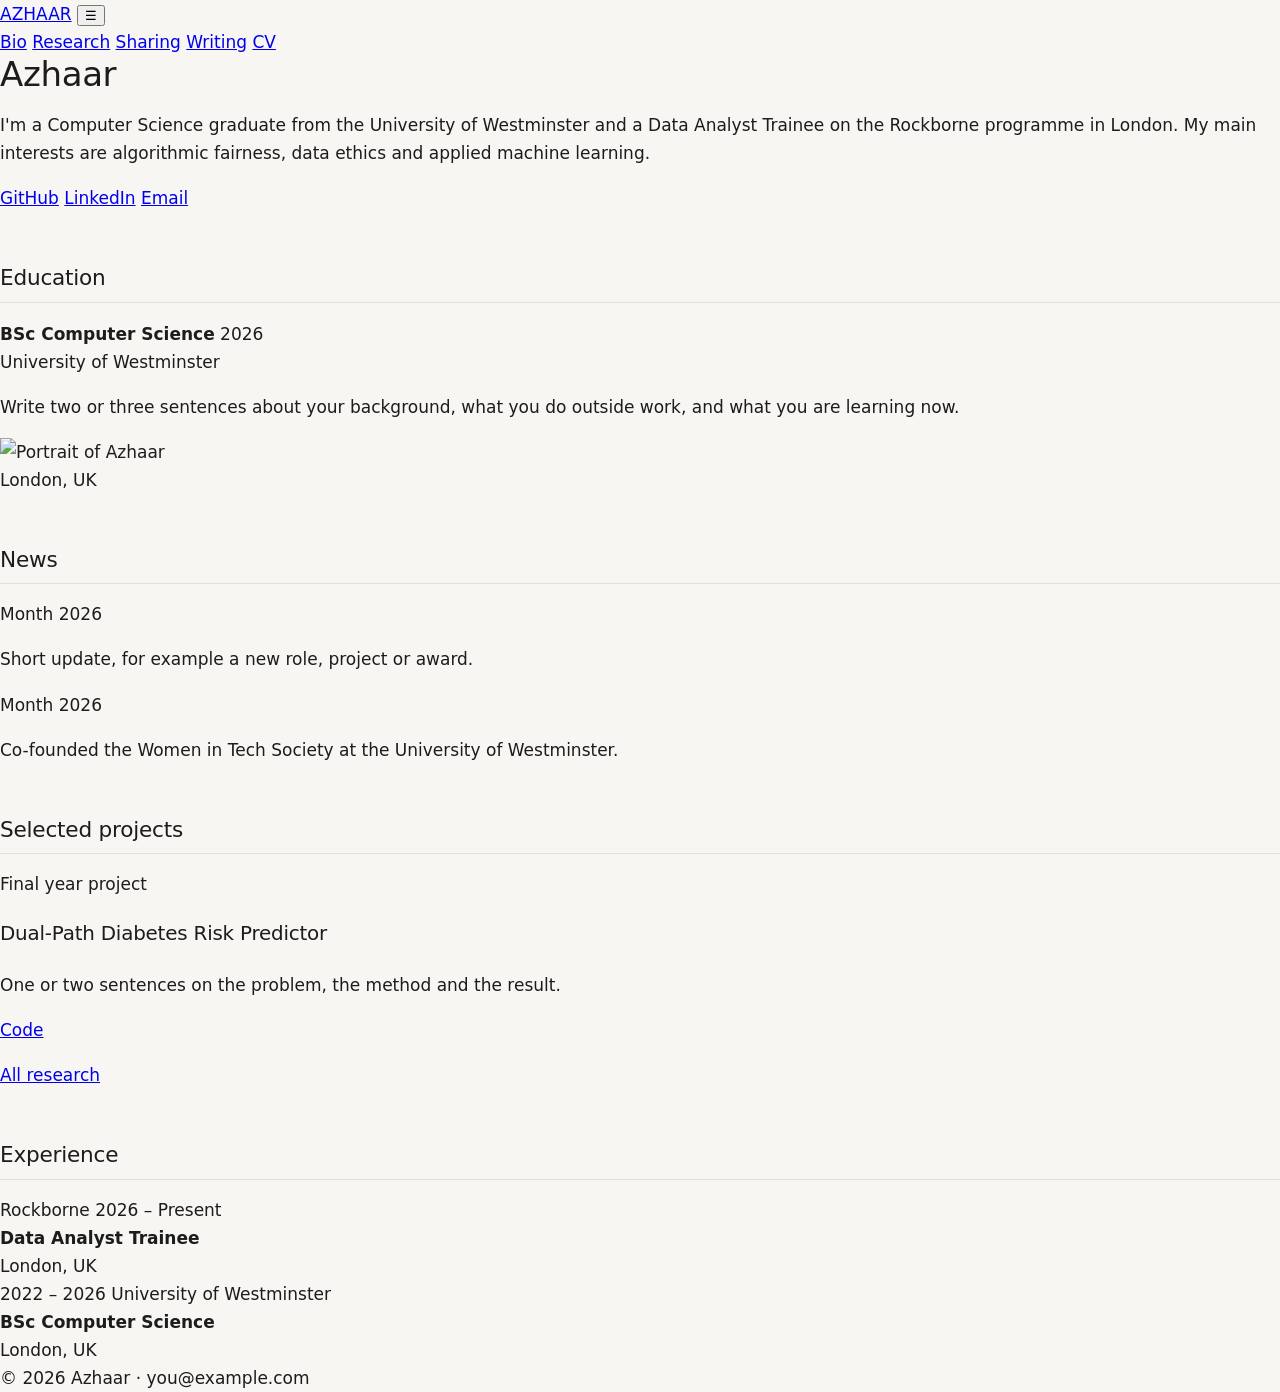
==== home.html @ c1e24bdc "Added in a visual timeline" ====
<!DOCTYPE html>
<html lang="en">
<head>
<meta charset="utf-8">
<meta name="viewport" content="width=device-width, initial-scale=1">
<title>Azhaar</title>
<link rel="stylesheet" href="style.css">
</head>
<body>
<header><div class="bar">
  <a class="brand" href="home.html">AZHAAR</a>
  <button id="menu" aria-label="Toggle menu" aria-expanded="false">&#9776;</button>
  <nav id="nav">
    <a href="home.html" aria-current="page">Bio</a>
    <a href="research.html">Research</a>
    <a href="sharing.html">Sharing</a>
    <a href="writing.html">Writing</a>
    <a class="cv" href="cv.pdf">CV</a>
  </nav>
</div></header>
<main>
  <h1>Azhaar</h1>
  <p>I'm a Computer Science graduate from the University of Westminster and a Data Analyst Trainee on the Rockborne programme in London. My main interests are algorithmic fairness, data ethics and applied machine learning.</p>
  <p class="links">
    <a href="https://github.com/YOUR-USERNAME">GitHub</a>
    <a href="https://www.linkedin.com/in/YOUR-HANDLE">LinkedIn</a>
    <a href="mailto:you@example.com">Email</a>
  </p>

  <h2>Education</h2>
  <div class="split">
    <div>
      <p><strong>BSc Computer Science</strong> <span class="when">2026</span><br>University of Westminster</p>
      <p>Write two or three sentences about your background, what you do outside work, and what you are learning now.</p>
    </div>
    <figure style="margin:0">
      <img src="bio-photo.png" alt="Portrait of Azhaar">
      <figcaption class="caption">London, UK</figcaption>
    </figure>
  </div>

  <h2>News</h2>
  <div class="row"><div class="when">Month 2026</div><p>Short update, for example a new role, project or award.</p></div>
  <div class="row"><div class="when">Month 2026</div><p>Co-founded the Women in Tech Society at the University of Westminster.</p></div>

  <h2>Selected projects</h2>
  <div class="card">
    <div class="tag">Final year project</div>
    <h3>Dual-Path Diabetes Risk Predictor</h3>
    <p>One or two sentences on the problem, the method and the result.</p>
    <a href="https://github.com/YOUR-USERNAME/YOUR-REPO">Code</a>
  </div>
  <p><a href="research.html">All research</a></p>

  <h2>Experience</h2>
<div class="tl">
  <div class="tl-item right">
    <div class="tl-node"></div>
    <div class="tl-c">
      <div class="tl-head">
        <span class="tl-inst">Rockborne</span>
        <span class="tl-date">2026 – Present</span>
      </div>
      <div class="tl-role">
        <b>Data Analyst Trainee</b><br>
        <span>London, UK</span>
      </div>
    </div>
  </div>

  <div class="tl-item left">
    <div class="tl-node"></div>
    <div class="tl-c">
      <div class="tl-head">
        <span class="tl-date">2022 – 2026</span>
        <span class="tl-inst">University of Westminster</span>
      </div>
      <div class="tl-role">
        <b>BSc Computer Science</b><br>
        <span>London, UK</span>
      </div>
    </div>
  </div>
</div>
</main>
<footer>&copy; 2026 Azhaar &middot; you@example.com</footer>
<script src="main.js"></script>
</body>
</html>
---- style.css ----
:root {
  --bg: #f7f6f3;
  --ink: #1c1c1c;
  --muted: #8a857c;
  --line: #e4e0d8;
  --accent: #2b8a94;
  --stripe: #f1efe9;
  --col: 700px;
  --font: "Lato", "Segoe UI", system-ui, sans-serif;
}

@media (prefers-color-scheme: dark) {
  :root {
    --bg: #121214;
    --ink: #ececef;
    --muted: #9a9aa2;
    --line: #2a2a2f;
    --accent: #4fb3be;
    --stripe: #1a1a1e;
  }
}

*,
*::before,
*::after {
  box-sizing: border-box;
}

html {
  scroll-behavior: smooth;
}

body {
  margin: 0;
  background: var(--bg);
  color: var(--ink);
  font-family: var(--font);
  font-size: 17px;
  line-height: 1.65;
  font-weight: 400;
  -webkit-font-smoothing: antialiased;
}

h1,
h2,
h3 {
  font-weight: 300;
  letter-spacing: -0.01em;
}

h1 {
  font-size: 34px;
  line-height: 1.08;
  margin: 0 0 18px;
}

h2 {
  font-size: 1.35rem;
  margin: 48px 0 16px;
  padding-bottom: 6px;
  border-bottom: 1px solid var(--line);
}
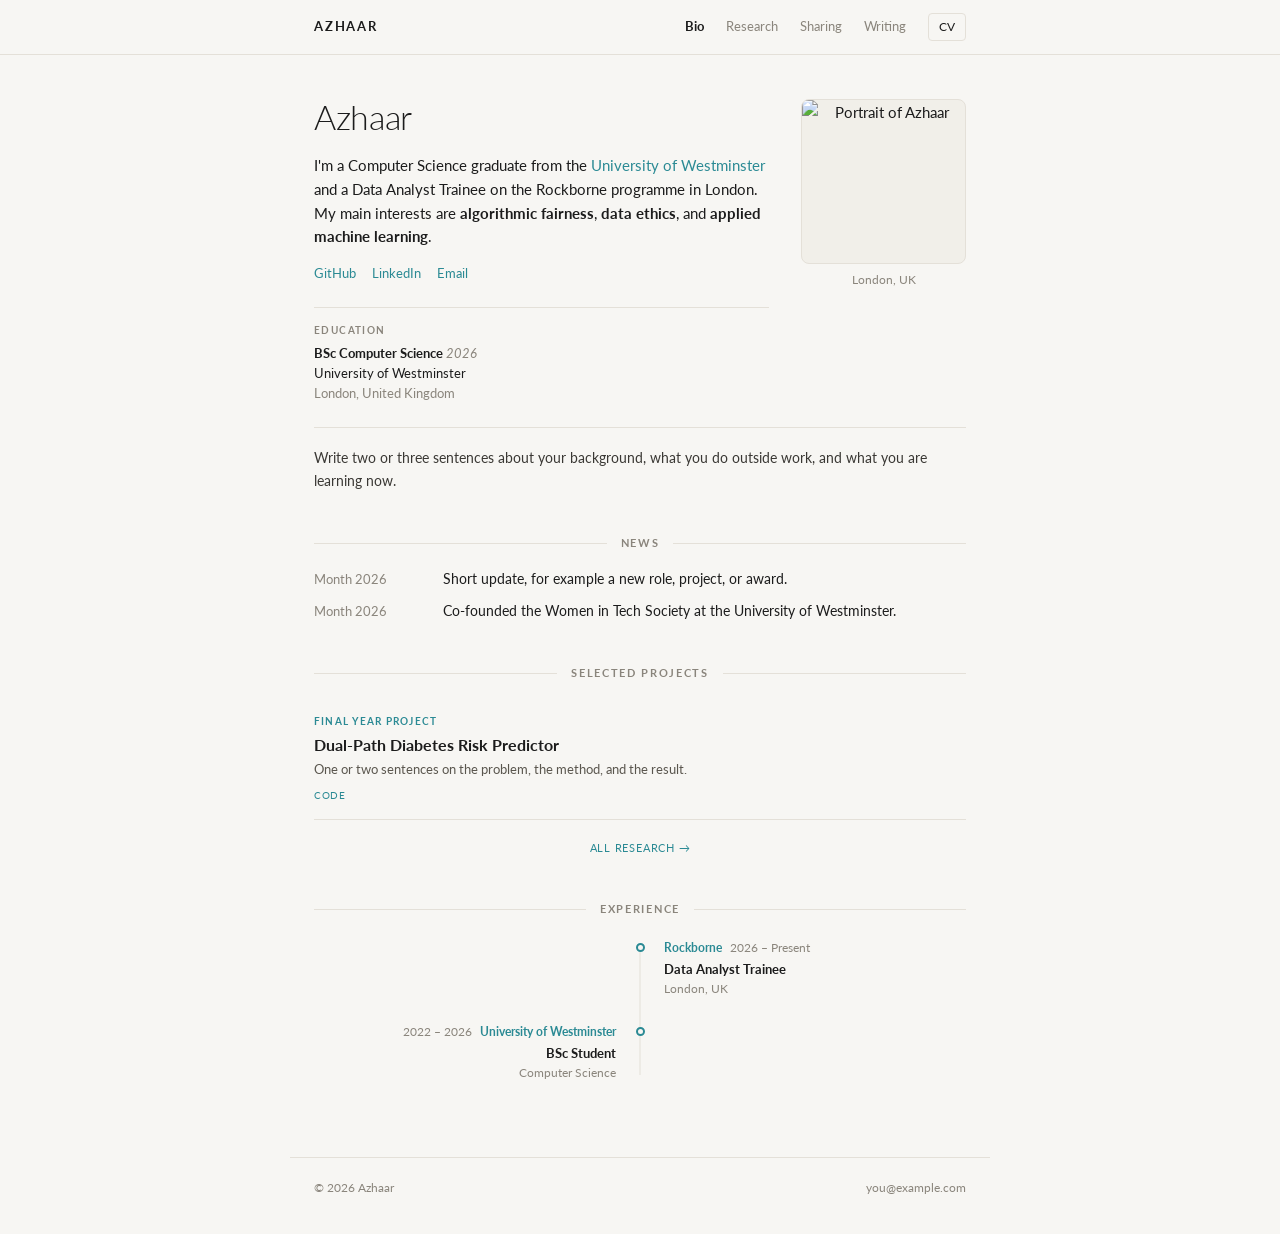
==== commit 04ffa73e: "fixed spacing and html layout" ====
--- a/home.html
+++ b/home.html
@@ -1,89 +1,140 @@
 <!DOCTYPE html>
 <html lang="en">
 <head>
-<meta charset="utf-8">
-<meta name="viewport" content="width=device-width, initial-scale=1">
-<title>Azhaar</title>
-<link rel="stylesheet" href="style.css">
+  <meta charset="utf-8">
+  <meta name="viewport" content="width=device-width, initial-scale=1">
+  <title>Azhaar</title>
+  <meta name="description" content="Computer Science graduate from the University of Westminster and Data Analyst Trainee at Rockborne in London.">
+  <link rel="preconnect" href="https://fonts.googleapis.com">
+  <link rel="preconnect" href="https://fonts.gstatic.com" crossorigin>
+  <link href="https://fonts.googleapis.com/css2?family=Lato:ital,wght@0,300;0,400;0,700;1,400&display=swap" rel="stylesheet">
+  <link rel="stylesheet" href="style.css">
 </head>
 <body>
-<header><div class="bar">
-  <a class="brand" href="home.html">AZHAAR</a>
-  <button id="menu" aria-label="Toggle menu" aria-expanded="false">&#9776;</button>
-  <nav id="nav">
-    <a href="home.html" aria-current="page">Bio</a>
-    <a href="research.html">Research</a>
-    <a href="sharing.html">Sharing</a>
-    <a href="writing.html">Writing</a>
-    <a class="cv" href="cv.pdf">CV</a>
+
+  <nav class="nav">
+    <div class="wrap navin">
+      <a class="logo" href="home.html">AZHAAR</a>
+      <div class="links">
+        <a href="home.html" class="on">Bio</a>
+        <a href="research.html">Research</a>
+        <a href="sharing.html">Sharing</a>
+        <a href="writing.html">Writing</a>
+        <a class="cv" href="cv.pdf">CV</a>
+      </div>
+      <details class="mmenu">
+        <summary aria-label="Menu">&#9776;</summary>
+        <div class="mlinks">
+          <a href="home.html" class="on">Bio</a>
+          <a href="research.html">Research</a>
+          <a href="sharing.html">Sharing</a>
+          <a href="writing.html">Writing</a>
+          <a class="cv" href="cv.pdf">CV</a>
+        </div>
+      </details>
+    </div>
   </nav>
-</div></header>
-<main>
-  <h1>Azhaar</h1>
-  <p>I'm a Computer Science graduate from the University of Westminster and a Data Analyst Trainee on the Rockborne programme in London. My main interests are algorithmic fairness, data ethics and applied machine learning.</p>
-  <p class="links">
-    <a href="https://github.com/YOUR-USERNAME">GitHub</a>
-    <a href="https://www.linkedin.com/in/YOUR-HANDLE">LinkedIn</a>
-    <a href="mailto:you@example.com">Email</a>
-  </p>
 
-  <h2>Education</h2>
-  <div class="split">
-    <div>
-      <p><strong>BSc Computer Science</strong> <span class="when">2026</span><br>University of Westminster</p>
-      <p>Write two or three sentences about your background, what you do outside work, and what you are learning now.</p>
-    </div>
-    <figure style="margin:0">
-      <img src="bio-photo.png" alt="Portrait of Azhaar">
-      <figcaption class="caption">London, UK</figcaption>
-    </figure>
-  </div>
+  <main>
+    <div class="wrap">
+      <section class="hero">
+        <div>
+          <h1 class="h1">Azhaar</h1>
+          <p class="intro">
+            I'm a Computer Science graduate from the <a href="https://www.westminster.ac.uk/">University of Westminster</a> and a Data Analyst Trainee on the Rockborne programme in London. My main interests are <strong>algorithmic fairness</strong>, <strong>data ethics</strong>, and <strong>applied machine learning</strong>.
+          </p>
+          <div class="contacts">
+            <a href="https://github.com/YOUR-USERNAME">GitHub</a>
+            <a href="https://www.linkedin.com/in/YOUR-HANDLE">LinkedIn</a>
+            <a href="mailto:you@example.com">Email</a>
+          </div>
+          <div class="edu">
+            <div class="edulabel">Education</div>
+            <div class="edurow">
+              <b>BSc Computer Science</b> <span><em>2026</em></span><br>
+              University of Westminster<br>
+              <span>London, United Kingdom</span>
+            </div>
+          </div>
+        </div>
+        <div class="portrait">
+          <img src="bio-photo.png" alt="Portrait of Azhaar">
+          <span>London, UK</span>
+        </div>
+      </section>
 
-  <h2>News</h2>
-  <div class="row"><div class="when">Month 2026</div><p>Short update, for example a new role, project or award.</p></div>
-  <div class="row"><div class="when">Month 2026</div><p>Co-founded the Women in Tech Society at the University of Westminster.</p></div>
+      <!-- Personal bio paragraph -->
+      <section class="space">
+        <p>
+          Write two or three sentences about your background, what you do outside work, and what you are learning now.
+        </p>
+      </section>
 
-  <h2>Selected projects</h2>
-  <div class="card">
-    <div class="tag">Final year project</div>
-    <h3>Dual-Path Diabetes Risk Predictor</h3>
-    <p>One or two sentences on the problem, the method and the result.</p>
-    <a href="https://github.com/YOUR-USERNAME/YOUR-REPO">Code</a>
-  </div>
-  <p><a href="research.html">All research</a></p>
+      <!-- News -->
+      <div class="shead"><span class="slabel">News</span></div>
+      <section class="news">
+        <div class="ev">
+          <div class="date">Month 2026</div>
+          <div class="text">Short update, for example a new role, project, or award.</div>
+        </div>
+        <div class="ev">
+          <div class="date">Month 2026</div>
+          <div class="text">Co-founded the Women in Tech Society at the University of Westminster.</div>
+        </div>
+      </section>
 
-  <h2>Experience</h2>
-<div class="tl">
-  <div class="tl-item right">
-    <div class="tl-node"></div>
-    <div class="tl-c">
-      <div class="tl-head">
-        <span class="tl-inst">Rockborne</span>
-        <span class="tl-date">2026 – Present</span>
-      </div>
-      <div class="tl-role">
-        <b>Data Analyst Trainee</b><br>
-        <span>London, UK</span>
+      <!-- Selected Projects / Research -->
+      <div class="shead"><span class="slabel">Selected Projects</span></div>
+      <section>
+        <div class="item">
+          <div class="body">
+            <div class="badge">Final Year Project</div>
+            <div class="h">Dual-Path Diabetes Risk Predictor</div>
+            <div class="p">One or two sentences on the problem, the method, and the result.</div>
+            <div class="item-links"><a href="https://github.com/YOUR-USERNAME/YOUR-REPO">Code</a></div>
+          </div>
+        </div>
+      </section>
+      <p class="more-link"><a href="research.html">All research &rarr;</a></p>
+
+      <!-- Experience Timeline -->
+      <div class="shead"><span class="slabel">Experience</span></div>
+      <div class="tl">
+        <div class="tl-item right">
+          <div class="tl-node"></div>
+          <div class="tl-c">
+            <div class="tl-head">
+              <span class="tl-inst">Rockborne</span>
+              <span class="tl-date">2026 – Present</span>
+            </div>
+            <div class="tl-role">
+              <b>Data Analyst Trainee</b><br>
+              <span>London, UK</span>
+            </div>
+          </div>
+        </div>
+
+        <div class="tl-item left">
+          <div class="tl-node"></div>
+          <div class="tl-c">
+            <div class="tl-head">
+              <span class="tl-date">2022 – 2026</span>
+              <span class="tl-inst">University of Westminster</span>
+            </div>
+            <div class="tl-role">
+              <b>BSc Student</b><br>
+              <span>Computer Science</span>
+            </div>
+          </div>
+        </div>
       </div>
     </div>
-  </div>
+  </main>
 
-  <div class="tl-item left">
-    <div class="tl-node"></div>
-    <div class="tl-c">
-      <div class="tl-head">
-        <span class="tl-date">2022 – 2026</span>
-        <span class="tl-inst">University of Westminster</span>
-      </div>
-      <div class="tl-role">
-        <b>BSc Computer Science</b><br>
-        <span>London, UK</span>
-      </div>
-    </div>
-  </div>
-</div>
-</main>
-<footer>&copy; 2026 Azhaar &middot; you@example.com</footer>
-<script src="main.js"></script>
+  <footer class="foot wrap">
+    <span>&copy; 2026 Azhaar</span>
+    <span>you@example.com</span>
+  </footer>
+
 </body>
 </html>
--- a/style.css
+++ b/style.css
@@ -9,17 +9,6 @@
   --font: "Lato", "Segoe UI", system-ui, sans-serif;
 }
 
-@media (prefers-color-scheme: dark) {
-  :root {
-    --bg: #121214;
-    --ink: #ececef;
-    --muted: #9a9aa2;
-    --line: #2a2a2f;
-    --accent: #4fb3be;
-    --stripe: #1a1a1e;
-  }
-}
-
 *,
 *::before,
 *::after {
@@ -35,28 +24,515 @@
   background: var(--bg);
   color: var(--ink);
   font-family: var(--font);
-  font-size: 17px;
+  font-size: 15px;
   line-height: 1.65;
   font-weight: 400;
   -webkit-font-smoothing: antialiased;
 }
 
-h1,
-h2,
-h3 {
+a {
+  color: var(--accent);
+  text-decoration: none;
+}
+
+a:hover {
+  text-decoration: underline;
+}
+
+h1, h2, h3, .h1 {
   font-weight: 300;
   letter-spacing: -0.01em;
 }
 
-h1 {
+.wrap {
+  max-width: var(--col);
+  margin: 0 auto;
+  padding: 0 24px;
+}
+
+/* Navigation */
+.nav {
+  position: sticky;
+  top: 0;
+  z-index: 10;
+  background: var(--bg);
+  border-bottom: 1px solid var(--line);
+}
+
+.navin {
+  height: 54px;
+  display: flex;
+  align-items: center;
+  justify-content: space-between;
+}
+
+.logo {
+  font-size: 12.5px;
+  font-weight: 700;
+  letter-spacing: 0.14em;
+  color: var(--ink);
+}
+
+.logo:hover {
+  text-decoration: none;
+}
+
+.links {
+  display: flex;
+  align-items: center;
+  gap: 22px;
+  font-size: 13px;
+}
+
+.links a {
+  color: var(--muted);
+}
+
+.links a:hover,
+.links a.on {
+  color: var(--ink);
+  text-decoration: none;
+}
+
+.links a.on {
+  font-weight: 700;
+}
+
+.links a.cv,
+.mlinks a.cv {
+  border: 1px solid var(--line);
+  padding: 3px 10px;
+  border-radius: 4px;
+  color: var(--ink);
+  font-size: 12px;
+}
+
+.mmenu {
+  display: none;
+  position: relative;
+}
+
+.mmenu summary {
+  list-style: none;
+  cursor: pointer;
+  font-size: 18px;
+  color: var(--ink);
+  user-select: none;
+}
+
+.mmenu summary::-webkit-details-marker {
+  display: none;
+}
+
+.mlinks {
+  position: absolute;
+  right: 0;
+  top: 34px;
+  background: var(--bg);
+  border: 1px solid var(--line);
+  border-radius: 6px;
+  padding: 10px 16px;
+  display: flex;
+  flex-direction: column;
+  gap: 10px;
+  min-width: 140px;
+  box-shadow: 0 6px 20px rgba(0, 0, 0, 0.06);
+}
+
+.mlinks a {
+  color: var(--muted);
+  font-size: 13px;
+}
+
+.mlinks a.on {
+  color: var(--ink);
+  font-weight: 700;
+}
+
+/* Main & Hero */
+main {
+  padding: 44px 0 64px;
+}
+
+.hero {
+  display: grid;
+  grid-template-columns: 1fr 165px;
+  gap: 32px;
+  align-items: start;
+}
+
+.h1 {
   font-size: 34px;
   line-height: 1.08;
   margin: 0 0 18px;
 }
 
-h2 {
-  font-size: 1.35rem;
-  margin: 48px 0 16px;
-  padding-bottom: 6px;
+.intro {
+  margin: 0 0 14px;
+  font-size: 14.5px;
+  line-height: 1.65;
+}
+
+.contacts {
+  display: flex;
+  flex-wrap: wrap;
+  gap: 16px;
+  font-size: 13px;
+  margin-bottom: 22px;
+}
+
+.edu {
+  padding-top: 14px;
+  border-top: 1px solid var(--line);
+  font-size: 13px;
+}
+
+.edulabel {
+  font-size: 10px;
+  letter-spacing: 0.14em;
+  text-transform: uppercase;
+  color: var(--muted);
+  font-weight: 700;
+  margin-bottom: 6px;
+}
+
+.edurow {
+  line-height: 1.5;
+}
+
+.edurow span {
+  color: var(--muted);
+  font-size: 12.5px;
+}
+
+.portrait {
+  text-align: center;
+}
+
+.portrait img {
+  width: 100%;
+  aspect-ratio: 1 / 1;
+  object-fit: cover;
+  border-radius: 8px;
+  border: 1px solid var(--line);
+  display: block;
+  background: var(--stripe);
+}
+
+.portrait span {
+  display: block;
+  margin-top: 7px;
+  font-size: 11.5px;
+  color: var(--muted);
+}
+
+.space {
+  margin-top: 24px;
+  padding-top: 18px;
+  border-top: 1px solid var(--line);
+  font-size: 14px;
+  color: #3a3834;
+}
+
+.space p {
+  margin: 0;
+}
+
+/* Section Headers */
+.shead {
+  display: flex;
+  align-items: center;
+  gap: 14px;
+  margin: 42px 0 16px;
+}
+
+.shead::before,
+.shead::after {
+  content: "";
+  flex: 1;
+  height: 1px;
+  background: var(--line);
+}
+
+.slabel {
+  font-size: 10.5px;
+  letter-spacing: 0.16em;
+  text-transform: uppercase;
+  color: var(--muted);
+  font-weight: 700;
+}
+
+/* News */
+.news {
+  display: flex;
+  flex-direction: column;
+  gap: 10px;
+}
+
+.ev {
+  display: grid;
+  grid-template-columns: 115px 1fr;
+  gap: 14px;
+  font-size: 13.5px;
+  align-items: baseline;
+}
+
+.ev .date {
+  color: var(--muted);
+  font-size: 12.5px;
+}
+
+/* Selected Research / Projects */
+.item {
+  padding: 16px 0;
   border-bottom: 1px solid var(--line);
+}
+
+.item.has-image {
+  display: flex;
+  gap: 20px;
+  align-items: flex-start;
+}
+
+.thumb {
+  flex: 0 0 180px;
+}
+
+.thumb img {
+  width: 100%;
+  aspect-ratio: 16 / 10;
+  object-fit: cover;
+  border-radius: 6px;
+  border: 1px solid var(--line);
+  display: block;
+  background: #efece6;
+}
+
+.body {
+  flex: 1;
+  min-width: 0;
+}
+
+.badge {
+  font-size: 9.5px;
+  letter-spacing: 0.13em;
+  text-transform: uppercase;
+  color: var(--accent);
+  font-weight: 700;
+}
+
+.h {
+  font-size: 15.5px;
+  font-weight: 700;
+  line-height: 1.3;
+  margin: 5px 0;
+}
+
+.authors {
+  font-size: 11px;
+  color: #6a655c;
+  margin-bottom: 5px;
+}
+
+.authors strong {
+  color: var(--ink);
+}
+
+.p {
+  font-size: 12.5px;
+  line-height: 1.55;
+  color: #5a564e;
+}
+
+.item-links {
+  font-size: 10px;
+  letter-spacing: 0.05em;
+  text-transform: uppercase;
+  color: var(--muted);
+  margin-top: 7px;
+}
+
+.more-link {
+  text-align: center;
+  margin: 14px 0 0;
+}
+
+.more-link a {
+  font-size: 11px;
+  letter-spacing: 0.07em;
+  text-transform: uppercase;
+}
+
+/* Experience Center-Axis Timeline */
+.tl {
+  position: relative;
+  margin: 20px 0 12px;
+}
+
+.tl::before {
+  content: "";
+  position: absolute;
+  top: 6px;
+  bottom: 6px;
+  left: 50%;
+  width: 1px;
+  background: var(--line);
+  transform: translateX(-50%);
+}
+
+.tl-item {
+  position: relative;
+  width: 50%;
+  padding-bottom: 24px;
+}
+
+.tl-item:last-child {
+  padding-bottom: 0;
+}
+
+.tl-item.left {
+  left: 0;
+  padding-right: 24px;
+  text-align: right;
+}
+
+.tl-item.right {
+  left: 50%;
+  padding-left: 24px;
+  text-align: left;
+}
+
+.tl-node {
+  position: absolute;
+  top: 5px;
+  width: 9px;
+  height: 9px;
+  border-radius: 50%;
+  background: var(--bg);
+  border: 2px solid var(--accent);
+  z-index: 1;
+}
+
+.tl-item.left .tl-node {
+  right: -4.5px;
+}
+
+.tl-item.right .tl-node {
+  left: -4.5px;
+}
+
+.tl-head {
+  display: flex;
+  align-items: baseline;
+  gap: 8px;
+  font-size: 12px;
+  margin-bottom: 2px;
+}
+
+.tl-item.left .tl-head {
+  justify-content: flex-end;
+}
+
+.tl-inst {
+  font-weight: 700;
+  color: var(--accent);
+}
+
+.tl-date {
+  color: var(--muted);
+  font-size: 11.5px;
+}
+
+.tl-role {
+  font-size: 13px;
+  line-height: 1.45;
+}
+
+.tl-role span {
+  color: var(--muted);
+  font-size: 12px;
+}
+
+/* Footer */
+.foot {
+  border-top: 1px solid var(--line);
+  padding-top: 20px;
+  padding-bottom: 36px;
+  display: flex;
+  justify-content: space-between;
+  font-size: 12px;
+  color: var(--muted);
+}
+
+/* Mobile Responsive */
+@media (max-width: 720px) {
+  .links {
+    display: none;
+  }
+
+  .mmenu {
+    display: block;
+  }
+
+  .hero {
+    grid-template-columns: 1fr;
+    gap: 22px;
+  }
+
+  .portrait {
+    max-width: 170px;
+  }
+
+  .ev {
+    grid-template-columns: 1fr;
+    gap: 2px;
+  }
+
+  .item.has-image {
+    flex-direction: column;
+    gap: 12px;
+  }
+
+  .thumb {
+    flex: none;
+    width: 100%;
+  }
+
+  .thumb img {
+    aspect-ratio: 16 / 9;
+  }
+
+  .tl::before {
+    left: 5px;
+    transform: none;
+  }
+
+  .tl-item,
+  .tl-item.left,
+  .tl-item.right {
+    width: 100%;
+    left: 0;
+    padding-left: 24px;
+    padding-right: 0;
+    text-align: left;
+  }
+
+  .tl-item.left .tl-node,
+  .tl-item.right .tl-node {
+    left: 1px;
+    right: auto;
+  }
+
+  .tl-item.left .tl-head {
+    justify-content: flex-start;
+  }
+
+  .tl-item.left .tl-inst {
+    order: -1;
+  }
+
+  .foot {
+    flex-direction: column;
+    gap: 4px;
+  }
 }
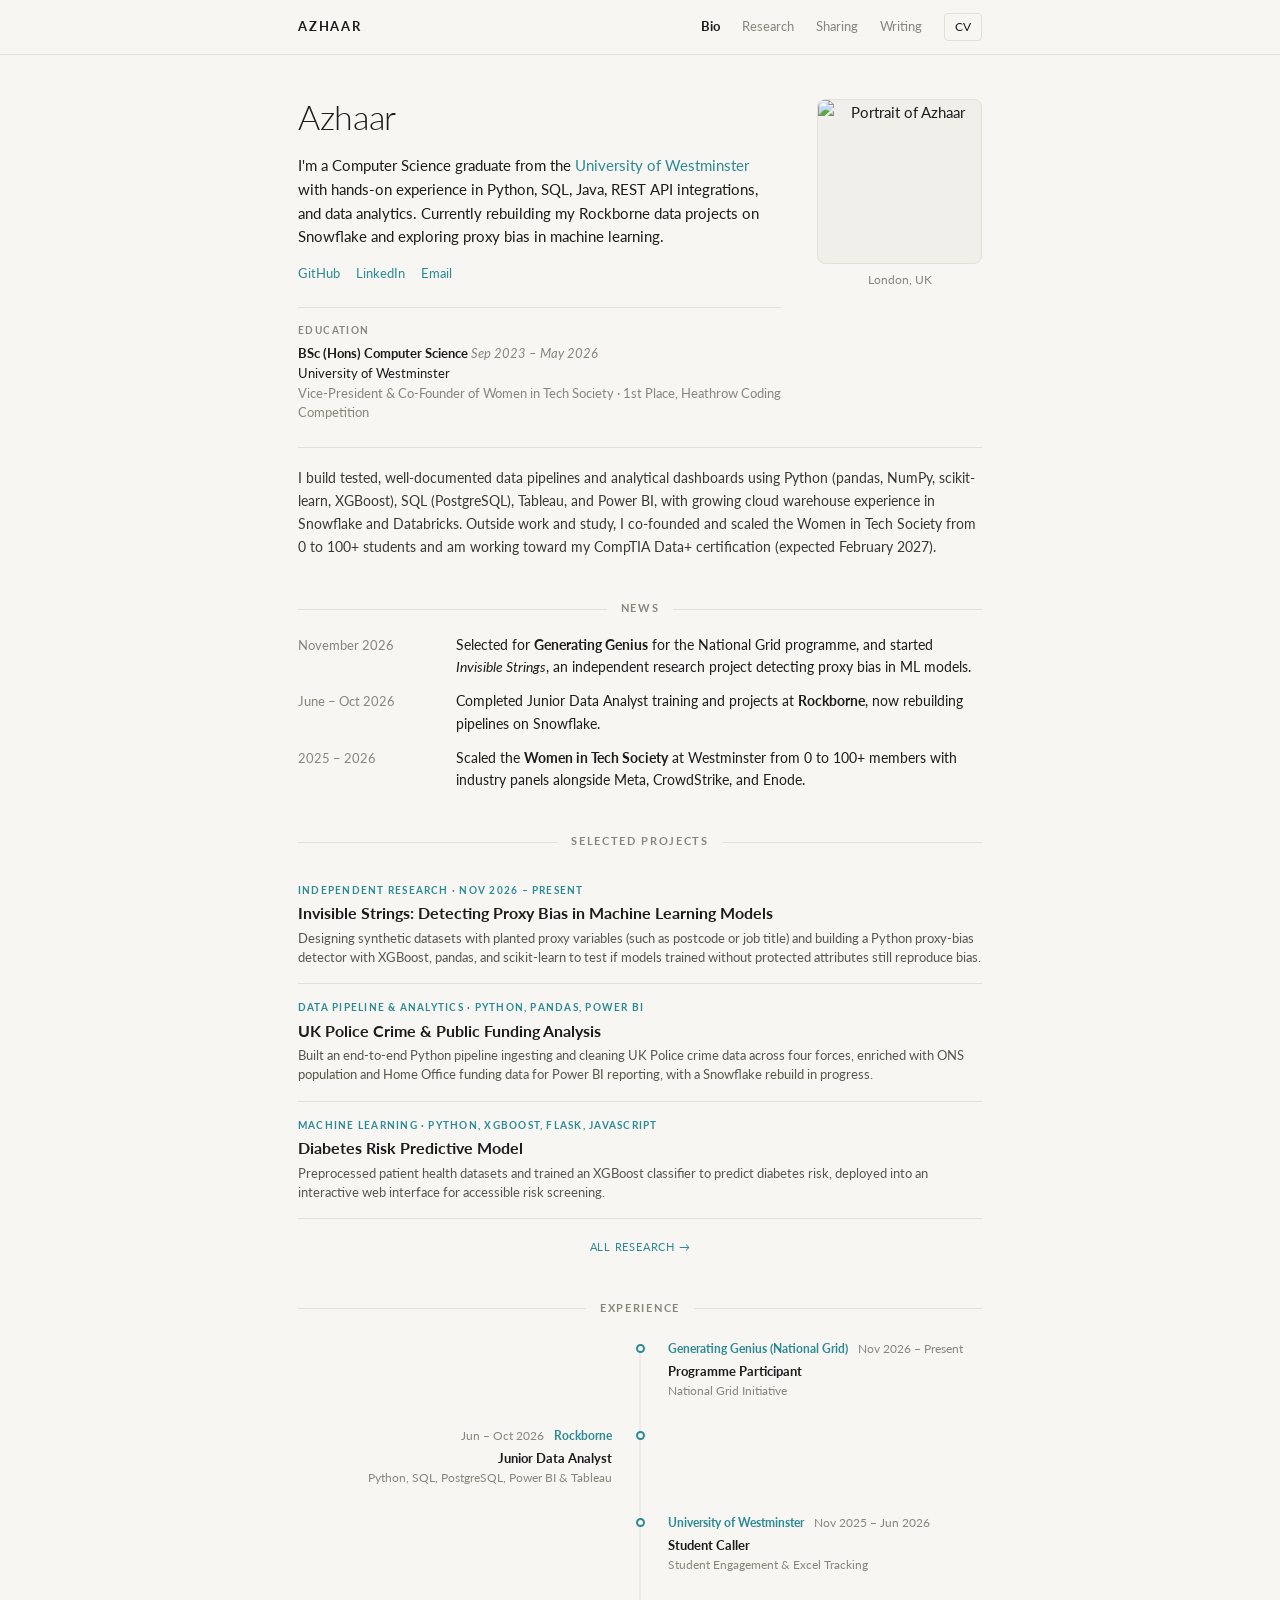
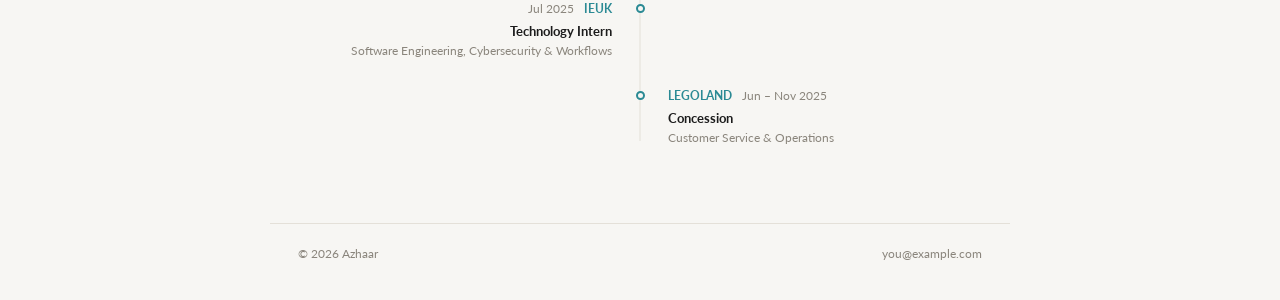
==== commit f4c13ef7: "created new pages" ====
--- a/home.html
+++ b/home.html
@@ -37,11 +37,12 @@
 
   <main>
     <div class="wrap">
+      <!-- Hero -->
       <section class="hero">
         <div>
           <h1 class="h1">Azhaar</h1>
           <p class="intro">
-            I'm a Computer Science graduate from the <a href="https://www.westminster.ac.uk/">University of Westminster</a> and a Data Analyst Trainee on the Rockborne programme in London. My main interests are <strong>algorithmic fairness</strong>, <strong>data ethics</strong>, and <strong>applied machine learning</strong>.
+            I'm a Computer Science graduate from the <a href="https://www.westminster.ac.uk/">University of Westminster</a> with hands-on experience in Python, SQL, Java, REST API integrations, and data analytics. Currently rebuilding my Rockborne data projects on Snowflake and exploring proxy bias in machine learning.
           </p>
           <div class="contacts">
             <a href="https://github.com/YOUR-USERNAME">GitHub</a>
@@ -51,9 +52,9 @@
           <div class="edu">
             <div class="edulabel">Education</div>
             <div class="edurow">
-              <b>BSc Computer Science</b> <span><em>2026</em></span><br>
+              <b>BSc (Hons) Computer Science</b> <span><em>Sep 2023 – May 2026</em></span><br>
               University of Westminster<br>
-              <span>London, United Kingdom</span>
+              <span>Vice-President &amp; Co-Founder of Women in Tech Society · 1st Place, Heathrow Coding Competition</span>
             </div>
           </div>
         </div>
@@ -63,10 +64,10 @@
         </div>
       </section>
 
-      <!-- Personal bio paragraph -->
+      <!-- About & Skills -->
       <section class="space">
         <p>
-          Write two or three sentences about your background, what you do outside work, and what you are learning now.
+          I build tested, well-documented data pipelines and analytical dashboards using Python (pandas, NumPy, scikit-learn, XGBoost), SQL (PostgreSQL), Tableau, and Power BI, with growing cloud warehouse experience in Snowflake and Databricks. Outside work and study, I co-founded and scaled the Women in Tech Society from 0 to 100+ students and am working toward my CompTIA Data+ certification (expected February 2027).
         </p>
       </section>
 
@@ -74,12 +75,16 @@
       <div class="shead"><span class="slabel">News</span></div>
       <section class="news">
         <div class="ev">
-          <div class="date">Month 2026</div>
-          <div class="text">Short update, for example a new role, project, or award.</div>
+          <div class="date">November 2026</div>
+          <div class="text">Selected for <strong>Generating Genius</strong> for the National Grid programme, and started <em>Invisible Strings</em>, an independent research project detecting proxy bias in ML models.</div>
         </div>
         <div class="ev">
-          <div class="date">Month 2026</div>
-          <div class="text">Co-founded the Women in Tech Society at the University of Westminster.</div>
+          <div class="date">June – Oct 2026</div>
+          <div class="text">Completed Junior Data Analyst training and projects at <strong>Rockborne</strong>, now rebuilding pipelines on Snowflake.</div>
+        </div>
+        <div class="ev">
+          <div class="date">2025 – 2026</div>
+          <div class="text">Scaled the <strong>Women in Tech Society</strong> at Westminster from 0 to 100+ members with industry panels alongside Meta, CrowdStrike, and Enode.</div>
         </div>
       </section>
 
@@ -88,10 +93,23 @@
       <section>
         <div class="item">
           <div class="body">
-            <div class="badge">Final Year Project</div>
-            <div class="h">Dual-Path Diabetes Risk Predictor</div>
-            <div class="p">One or two sentences on the problem, the method, and the result.</div>
-            <div class="item-links"><a href="https://github.com/YOUR-USERNAME/YOUR-REPO">Code</a></div>
+            <div class="badge">Independent Research · Nov 2026 – Present</div>
+            <div class="h">Invisible Strings: Detecting Proxy Bias in Machine Learning Models</div>
+            <div class="p">Designing synthetic datasets with planted proxy variables (such as postcode or job title) and building a Python proxy-bias detector with XGBoost, pandas, and scikit-learn to test if models trained without protected attributes still reproduce bias.</div>
+          </div>
+        </div>
+        <div class="item">
+          <div class="body">
+            <div class="badge">Data Pipeline &amp; Analytics · Python, Pandas, Power BI</div>
+            <div class="h">UK Police Crime &amp; Public Funding Analysis</div>
+            <div class="p">Built an end-to-end Python pipeline ingesting and cleaning UK Police crime data across four forces, enriched with ONS population and Home Office funding data for Power BI reporting, with a Snowflake rebuild in progress.</div>
+          </div>
+        </div>
+        <div class="item">
+          <div class="body">
+            <div class="badge">Machine Learning · Python, XGBoost, Flask, JavaScript</div>
+            <div class="h">Diabetes Risk Predictive Model</div>
+            <div class="p">Preprocessed patient health datasets and trained an XGBoost classifier to predict diabetes risk, deployed into an interactive web interface for accessible risk screening.</div>
           </div>
         </div>
       </section>
@@ -104,12 +122,40 @@
           <div class="tl-node"></div>
           <div class="tl-c">
             <div class="tl-head">
+              <span class="tl-inst">Generating Genius (National Grid)</span>
+              <span class="tl-date">Nov 2026 – Present</span>
+            </div>
+            <div class="tl-role">
+              <b>Programme Participant</b><br>
+              <span>National Grid Initiative</span>
+            </div>
+          </div>
+        </div>
+
+        <div class="tl-item left">
+          <div class="tl-node"></div>
+          <div class="tl-c">
+            <div class="tl-head">
+              <span class="tl-date">Jun – Oct 2026</span>
               <span class="tl-inst">Rockborne</span>
-              <span class="tl-date">2026 – Present</span>
-            </div>
-            <div class="tl-role">
-              <b>Data Analyst Trainee</b><br>
-              <span>London, UK</span>
+            </div>
+            <div class="tl-role">
+              <b>Junior Data Analyst</b><br>
+              <span>Python, SQL, PostgreSQL, Power BI &amp; Tableau</span>
+            </div>
+          </div>
+        </div>
+
+        <div class="tl-item right">
+          <div class="tl-node"></div>
+          <div class="tl-c">
+            <div class="tl-head">
+              <span class="tl-inst">University of Westminster</span>
+              <span class="tl-date">Nov 2025 – Jun 2026</span>
+            </div>
+            <div class="tl-role">
+              <b>Student Caller</b><br>
+              <span>Student Engagement &amp; Excel Tracking</span>
             </div>
           </div>
         </div>
@@ -118,12 +164,26 @@
           <div class="tl-node"></div>
           <div class="tl-c">
             <div class="tl-head">
-              <span class="tl-date">2022 – 2026</span>
-              <span class="tl-inst">University of Westminster</span>
-            </div>
-            <div class="tl-role">
-              <b>BSc Student</b><br>
-              <span>Computer Science</span>
+              <span class="tl-date">Jul 2025</span>
+              <span class="tl-inst">IEUK</span>
+            </div>
+            <div class="tl-role">
+              <b>Technology Intern</b><br>
+              <span>Software Engineering, Cybersecurity &amp; Workflows</span>
+            </div>
+          </div>
+        </div>
+
+        <div class="tl-item right">
+          <div class="tl-node"></div>
+          <div class="tl-c">
+            <div class="tl-head">
+              <span class="tl-inst">LEGOLAND</span>
+              <span class="tl-date">Jun – Nov 2025</span>
+            </div>
+            <div class="tl-role">
+              <b>Concession</b><br>
+              <span>Customer Service &amp; Operations</span>
             </div>
           </div>
         </div>
--- a/style.css
+++ b/style.css
@@ -5,7 +5,7 @@
   --line: #e4e0d8;
   --accent: #2b8a94;
   --stripe: #f1efe9;
-  --col: 700px;
+  --col: 740px;
   --font: "Lato", "Segoe UI", system-ui, sans-serif;
 }
 
@@ -47,7 +47,8 @@
 .wrap {
   max-width: var(--col);
   margin: 0 auto;
-  padding: 0 24px;
+  padding-left: 28px;
+  padding-right: 28px;
 }
 
 /* Navigation */
@@ -157,7 +158,7 @@
 .hero {
   display: grid;
   grid-template-columns: 1fr 165px;
-  gap: 32px;
+  gap: 36px;
   align-items: start;
 }
 
@@ -266,13 +267,13 @@
 .news {
   display: flex;
   flex-direction: column;
-  gap: 10px;
+  gap: 12px;
 }
 
 .ev {
   display: grid;
-  grid-template-columns: 115px 1fr;
-  gap: 14px;
+  grid-template-columns: 140px 1fr;
+  gap: 18px;
   font-size: 13.5px;
   align-items: baseline;
 }
@@ -328,30 +329,12 @@
   margin: 5px 0;
 }
 
-.authors {
-  font-size: 11px;
-  color: #6a655c;
-  margin-bottom: 5px;
-}
-
-.authors strong {
-  color: var(--ink);
-}
-
 .p {
   font-size: 12.5px;
   line-height: 1.55;
   color: #5a564e;
 }
 
-.item-links {
-  font-size: 10px;
-  letter-spacing: 0.05em;
-  text-transform: uppercase;
-  color: var(--muted);
-  margin-top: 7px;
-}
-
 .more-link {
   text-align: center;
   margin: 14px 0 0;
@@ -366,7 +349,7 @@
 /* Experience Center-Axis Timeline */
 .tl {
   position: relative;
-  margin: 20px 0 12px;
+  margin: 22px 0 12px;
 }
 
 .tl::before {
@@ -383,7 +366,7 @@
 .tl-item {
   position: relative;
   width: 50%;
-  padding-bottom: 24px;
+  padding-bottom: 26px;
 }
 
 .tl-item:last-child {
@@ -392,13 +375,13 @@
 
 .tl-item.left {
   left: 0;
-  padding-right: 24px;
+  padding-right: 28px;
   text-align: right;
 }
 
 .tl-item.right {
   left: 50%;
-  padding-left: 24px;
+  padding-left: 28px;
   text-align: left;
 }
 
@@ -424,9 +407,9 @@
 .tl-head {
   display: flex;
   align-items: baseline;
-  gap: 8px;
+  gap: 10px;
   font-size: 12px;
-  margin-bottom: 2px;
+  margin-bottom: 3px;
 }
 
 .tl-item.left .tl-head {
@@ -466,6 +449,11 @@
 
 /* Mobile Responsive */
 @media (max-width: 720px) {
+  .wrap {
+    padding-left: 22px;
+    padding-right: 22px;
+  }
+
   .links {
     display: none;
   }
@@ -476,7 +464,7 @@
 
   .hero {
     grid-template-columns: 1fr;
-    gap: 22px;
+    gap: 24px;
   }
 
   .portrait {
@@ -485,7 +473,7 @@
 
   .ev {
     grid-template-columns: 1fr;
-    gap: 2px;
+    gap: 3px;
   }
 
   .item.has-image {
@@ -512,8 +500,8 @@
   .tl-item.right {
     width: 100%;
     left: 0;
-    padding-left: 24px;
-    padding-right: 0;
+    padding-left: 26px;
+    padding-right: 4px;
     text-align: left;
   }
 
@@ -535,4 +523,4 @@
     flex-direction: column;
     gap: 4px;
   }
-}+}
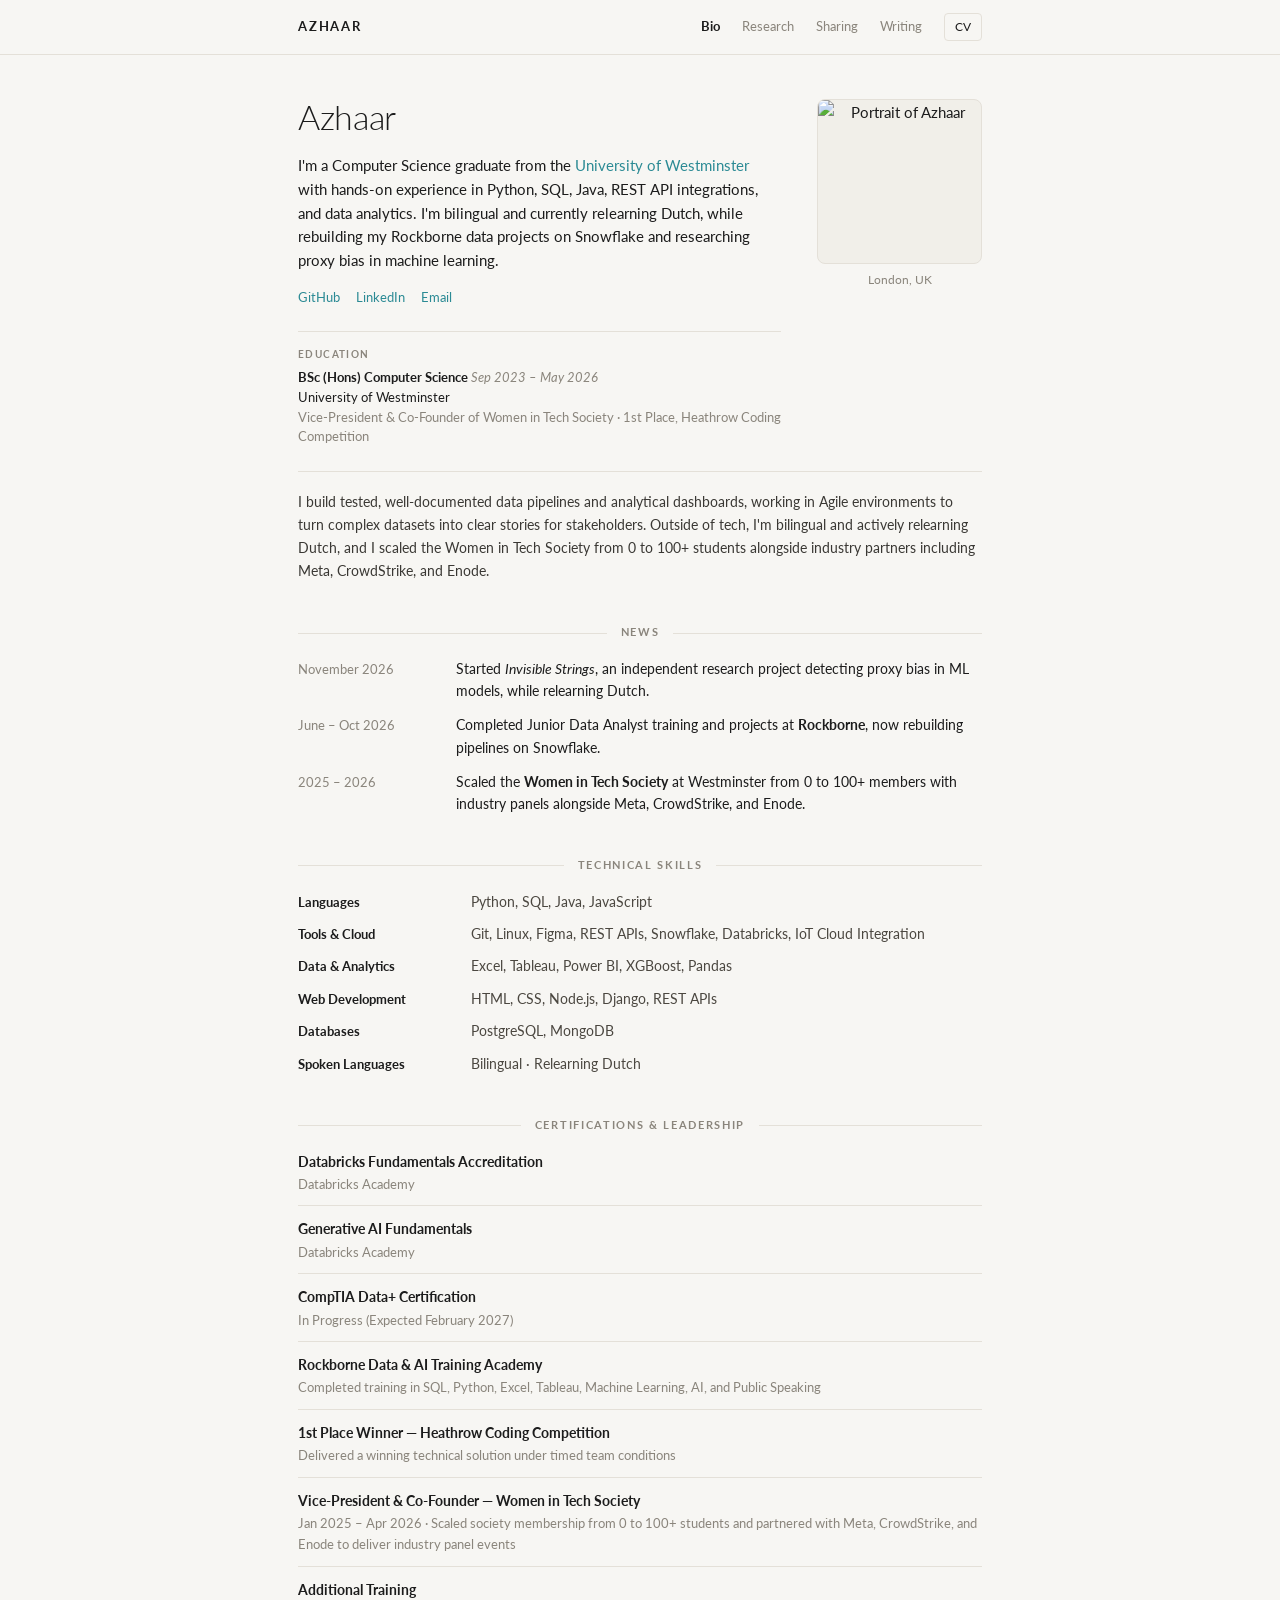
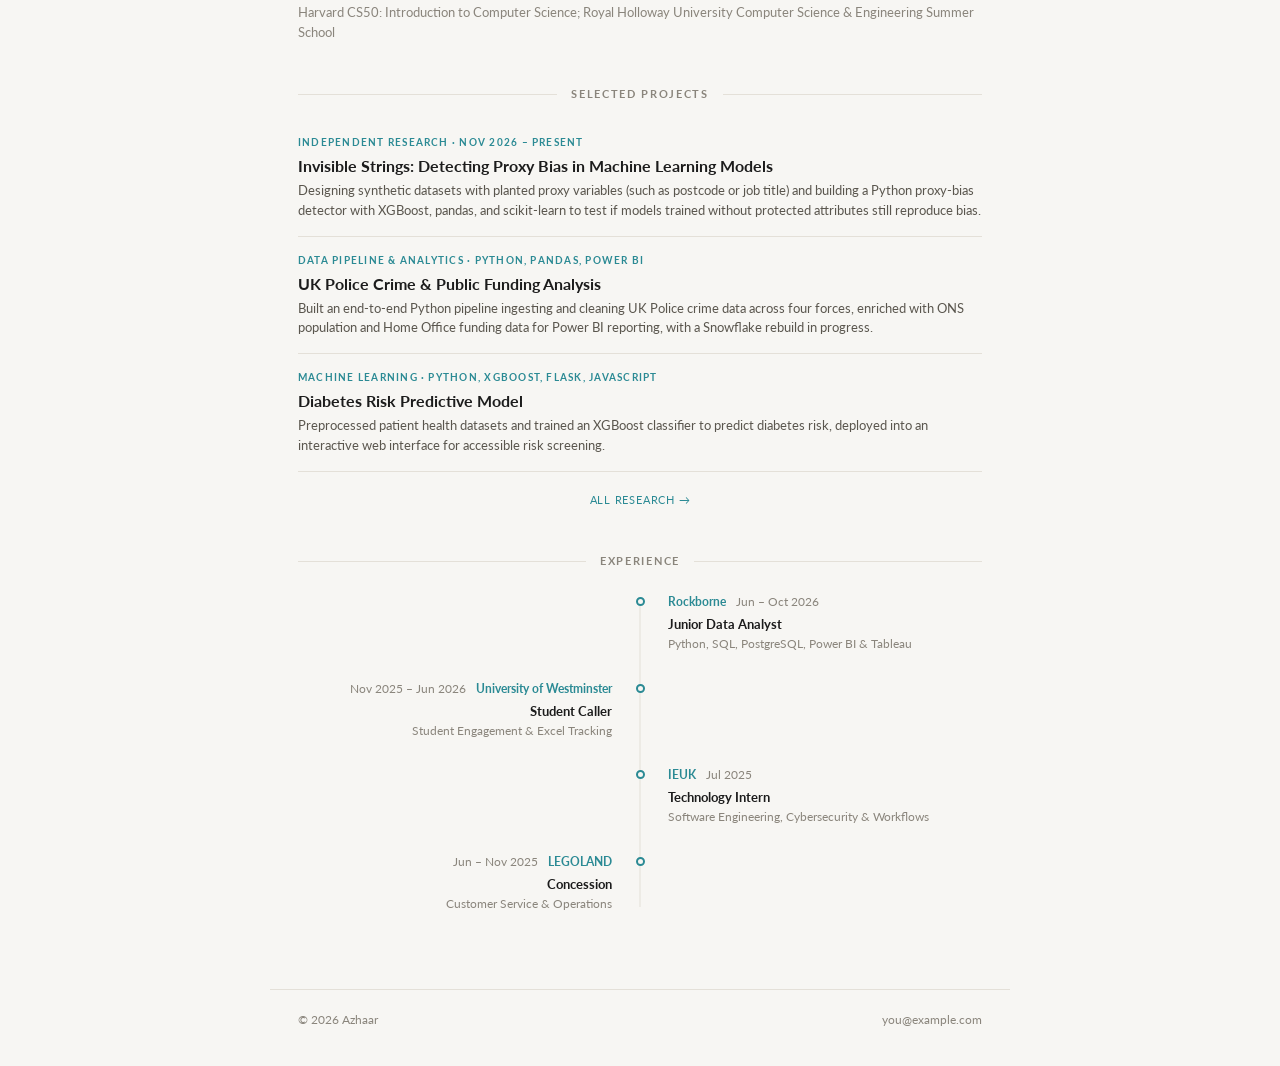
==== commit 83d88d21: "updated research.html" ====
--- a/home.html
+++ b/home.html
@@ -4,7 +4,7 @@
   <meta charset="utf-8">
   <meta name="viewport" content="width=device-width, initial-scale=1">
   <title>Azhaar</title>
-  <meta name="description" content="Computer Science graduate from the University of Westminster and Data Analyst Trainee at Rockborne in London.">
+  <meta name="description" content="Computer Science graduate from the University of Westminster and Data Analyst Trainee in London.">
   <link rel="preconnect" href="https://fonts.googleapis.com">
   <link rel="preconnect" href="https://fonts.gstatic.com" crossorigin>
   <link href="https://fonts.googleapis.com/css2?family=Lato:ital,wght@0,300;0,400;0,700;1,400&display=swap" rel="stylesheet">
@@ -42,7 +42,7 @@
         <div>
           <h1 class="h1">Azhaar</h1>
           <p class="intro">
-            I'm a Computer Science graduate from the <a href="https://www.westminster.ac.uk/">University of Westminster</a> with hands-on experience in Python, SQL, Java, REST API integrations, and data analytics. Currently rebuilding my Rockborne data projects on Snowflake and exploring proxy bias in machine learning.
+            I'm a Computer Science graduate from the <a href="https://www.westminster.ac.uk/">University of Westminster</a> with hands-on experience in Python, SQL, Java, REST API integrations, and data analytics. I'm bilingual and currently relearning Dutch, while rebuilding my Rockborne data projects on Snowflake and researching proxy bias in machine learning.
           </p>
           <div class="contacts">
             <a href="https://github.com/YOUR-USERNAME">GitHub</a>
@@ -64,10 +64,10 @@
         </div>
       </section>
 
-      <!-- About & Skills -->
+      <!-- About & Languages -->
       <section class="space">
         <p>
-          I build tested, well-documented data pipelines and analytical dashboards using Python (pandas, NumPy, scikit-learn, XGBoost), SQL (PostgreSQL), Tableau, and Power BI, with growing cloud warehouse experience in Snowflake and Databricks. Outside work and study, I co-founded and scaled the Women in Tech Society from 0 to 100+ students and am working toward my CompTIA Data+ certification (expected February 2027).
+          I build tested, well-documented data pipelines and analytical dashboards, working in Agile environments to turn complex datasets into clear stories for stakeholders. Outside of tech, I'm bilingual and actively relearning Dutch, and I scaled the Women in Tech Society from 0 to 100+ students alongside industry partners including Meta, CrowdStrike, and Enode.
         </p>
       </section>
 
@@ -76,7 +76,7 @@
       <section class="news">
         <div class="ev">
           <div class="date">November 2026</div>
-          <div class="text">Selected for <strong>Generating Genius</strong> for the National Grid programme, and started <em>Invisible Strings</em>, an independent research project detecting proxy bias in ML models.</div>
+          <div class="text">Started <em>Invisible Strings</em>, an independent research project detecting proxy bias in ML models, while relearning Dutch.</div>
         </div>
         <div class="ev">
           <div class="date">June – Oct 2026</div>
@@ -85,6 +85,68 @@
         <div class="ev">
           <div class="date">2025 – 2026</div>
           <div class="text">Scaled the <strong>Women in Tech Society</strong> at Westminster from 0 to 100+ members with industry panels alongside Meta, CrowdStrike, and Enode.</div>
+        </div>
+      </section>
+
+      <!-- Technical Skills -->
+      <div class="shead"><span class="slabel">Technical Skills</span></div>
+      <section class="skills-grid">
+        <div class="skill-row">
+          <div class="skill-cat">Languages</div>
+          <div class="skill-val">Python, SQL, Java, JavaScript</div>
+        </div>
+        <div class="skill-row">
+          <div class="skill-cat">Tools &amp; Cloud</div>
+          <div class="skill-val">Git, Linux, Figma, REST APIs, Snowflake, Databricks, IoT Cloud Integration</div>
+        </div>
+        <div class="skill-row">
+          <div class="skill-cat">Data &amp; Analytics</div>
+          <div class="skill-val">Excel, Tableau, Power BI, XGBoost, Pandas</div>
+        </div>
+        <div class="skill-row">
+          <div class="skill-cat">Web Development</div>
+          <div class="skill-val">HTML, CSS, Node.js, Django, REST APIs</div>
+        </div>
+        <div class="skill-row">
+          <div class="skill-cat">Databases</div>
+          <div class="skill-val">PostgreSQL, MongoDB</div>
+        </div>
+        <div class="skill-row">
+          <div class="skill-cat">Spoken Languages</div>
+          <div class="skill-val">Bilingual · Relearning Dutch</div>
+        </div>
+      </section>
+
+      <!-- Certifications, Awards & Leadership -->
+      <div class="shead"><span class="slabel">Certifications &amp; Leadership</span></div>
+      <section class="cert-list">
+        <div class="cert-item">
+          <div class="cert-title">Databricks Fundamentals Accreditation</div>
+          <div class="cert-meta">Databricks Academy</div>
+        </div>
+        <div class="cert-item">
+          <div class="cert-title">Generative AI Fundamentals</div>
+          <div class="cert-meta">Databricks Academy</div>
+        </div>
+        <div class="cert-item">
+          <div class="cert-title">CompTIA Data+ Certification</div>
+          <div class="cert-meta">In Progress (Expected February 2027)</div>
+        </div>
+        <div class="cert-item">
+          <div class="cert-title">Rockborne Data &amp; AI Training Academy</div>
+          <div class="cert-meta">Completed training in SQL, Python, Excel, Tableau, Machine Learning, AI, and Public Speaking</div>
+        </div>
+        <div class="cert-item">
+          <div class="cert-title">1st Place Winner — Heathrow Coding Competition</div>
+          <div class="cert-meta">Delivered a winning technical solution under timed team conditions</div>
+        </div>
+        <div class="cert-item">
+          <div class="cert-title">Vice-President &amp; Co-Founder — Women in Tech Society</div>
+          <div class="cert-meta">Jan 2025 – Apr 2026 · Scaled society membership from 0 to 100+ students and partnered with Meta, CrowdStrike, and Enode to deliver industry panel events</div>
+        </div>
+        <div class="cert-item">
+          <div class="cert-title">Additional Training</div>
+          <div class="cert-meta">Harvard CS50: Introduction to Computer Science; Royal Holloway University Computer Science &amp; Engineering Summer School</div>
         </div>
       </section>
 
@@ -122,22 +184,8 @@
           <div class="tl-node"></div>
           <div class="tl-c">
             <div class="tl-head">
-              <span class="tl-inst">Generating Genius (National Grid)</span>
-              <span class="tl-date">Nov 2026 – Present</span>
-            </div>
-            <div class="tl-role">
-              <b>Programme Participant</b><br>
-              <span>National Grid Initiative</span>
-            </div>
-          </div>
-        </div>
-
-        <div class="tl-item left">
-          <div class="tl-node"></div>
-          <div class="tl-c">
-            <div class="tl-head">
+              <span class="tl-inst">Rockborne</span>
               <span class="tl-date">Jun – Oct 2026</span>
-              <span class="tl-inst">Rockborne</span>
             </div>
             <div class="tl-role">
               <b>Junior Data Analyst</b><br>
@@ -146,12 +194,12 @@
           </div>
         </div>
 
-        <div class="tl-item right">
-          <div class="tl-node"></div>
-          <div class="tl-c">
-            <div class="tl-head">
+        <div class="tl-item left">
+          <div class="tl-node"></div>
+          <div class="tl-c">
+            <div class="tl-head">
+              <span class="tl-date">Nov 2025 – Jun 2026</span>
               <span class="tl-inst">University of Westminster</span>
-              <span class="tl-date">Nov 2025 – Jun 2026</span>
             </div>
             <div class="tl-role">
               <b>Student Caller</b><br>
@@ -160,12 +208,12 @@
           </div>
         </div>
 
-        <div class="tl-item left">
-          <div class="tl-node"></div>
-          <div class="tl-c">
-            <div class="tl-head">
+        <div class="tl-item right">
+          <div class="tl-node"></div>
+          <div class="tl-c">
+            <div class="tl-head">
+              <span class="tl-inst">IEUK</span>
               <span class="tl-date">Jul 2025</span>
-              <span class="tl-inst">IEUK</span>
             </div>
             <div class="tl-role">
               <b>Technology Intern</b><br>
@@ -174,12 +222,12 @@
           </div>
         </div>
 
-        <div class="tl-item right">
-          <div class="tl-node"></div>
-          <div class="tl-c">
-            <div class="tl-head">
+        <div class="tl-item left">
+          <div class="tl-node"></div>
+          <div class="tl-c">
+            <div class="tl-head">
+              <span class="tl-date">Jun – Nov 2025</span>
               <span class="tl-inst">LEGOLAND</span>
-              <span class="tl-date">Jun – Nov 2025</span>
             </div>
             <div class="tl-role">
               <b>Concession</b><br>
--- a/style.css
+++ b/style.css
@@ -283,6 +283,60 @@
   font-size: 12.5px;
 }
 
+/* Technical Skills */
+.skills-grid {
+  display: flex;
+  flex-direction: column;
+  gap: 10px;
+}
+
+.skill-row {
+  display: grid;
+  grid-template-columns: 155px 1fr;
+  gap: 18px;
+  font-size: 13.5px;
+  align-items: baseline;
+}
+
+.skill-cat {
+  font-weight: 700;
+  color: var(--ink);
+  font-size: 13px;
+}
+
+.skill-val {
+  color: #4b4740;
+}
+
+/* Certifications & Leadership */
+.cert-list {
+  display: flex;
+  flex-direction: column;
+  gap: 12px;
+}
+
+.cert-item {
+  padding-bottom: 10px;
+  border-bottom: 1px solid var(--line);
+}
+
+.cert-item:last-child {
+  border-bottom: 0;
+  padding-bottom: 0;
+}
+
+.cert-title {
+  font-size: 13.5px;
+  font-weight: 700;
+  color: var(--ink);
+}
+
+.cert-meta {
+  font-size: 12.5px;
+  color: var(--muted);
+  margin-top: 2px;
+}
+
 /* Selected Research / Projects */
 .item {
   padding: 16px 0;
@@ -471,7 +525,8 @@
     max-width: 170px;
   }
 
-  .ev {
+  .ev,
+  .skill-row {
     grid-template-columns: 1fr;
     gap: 3px;
   }
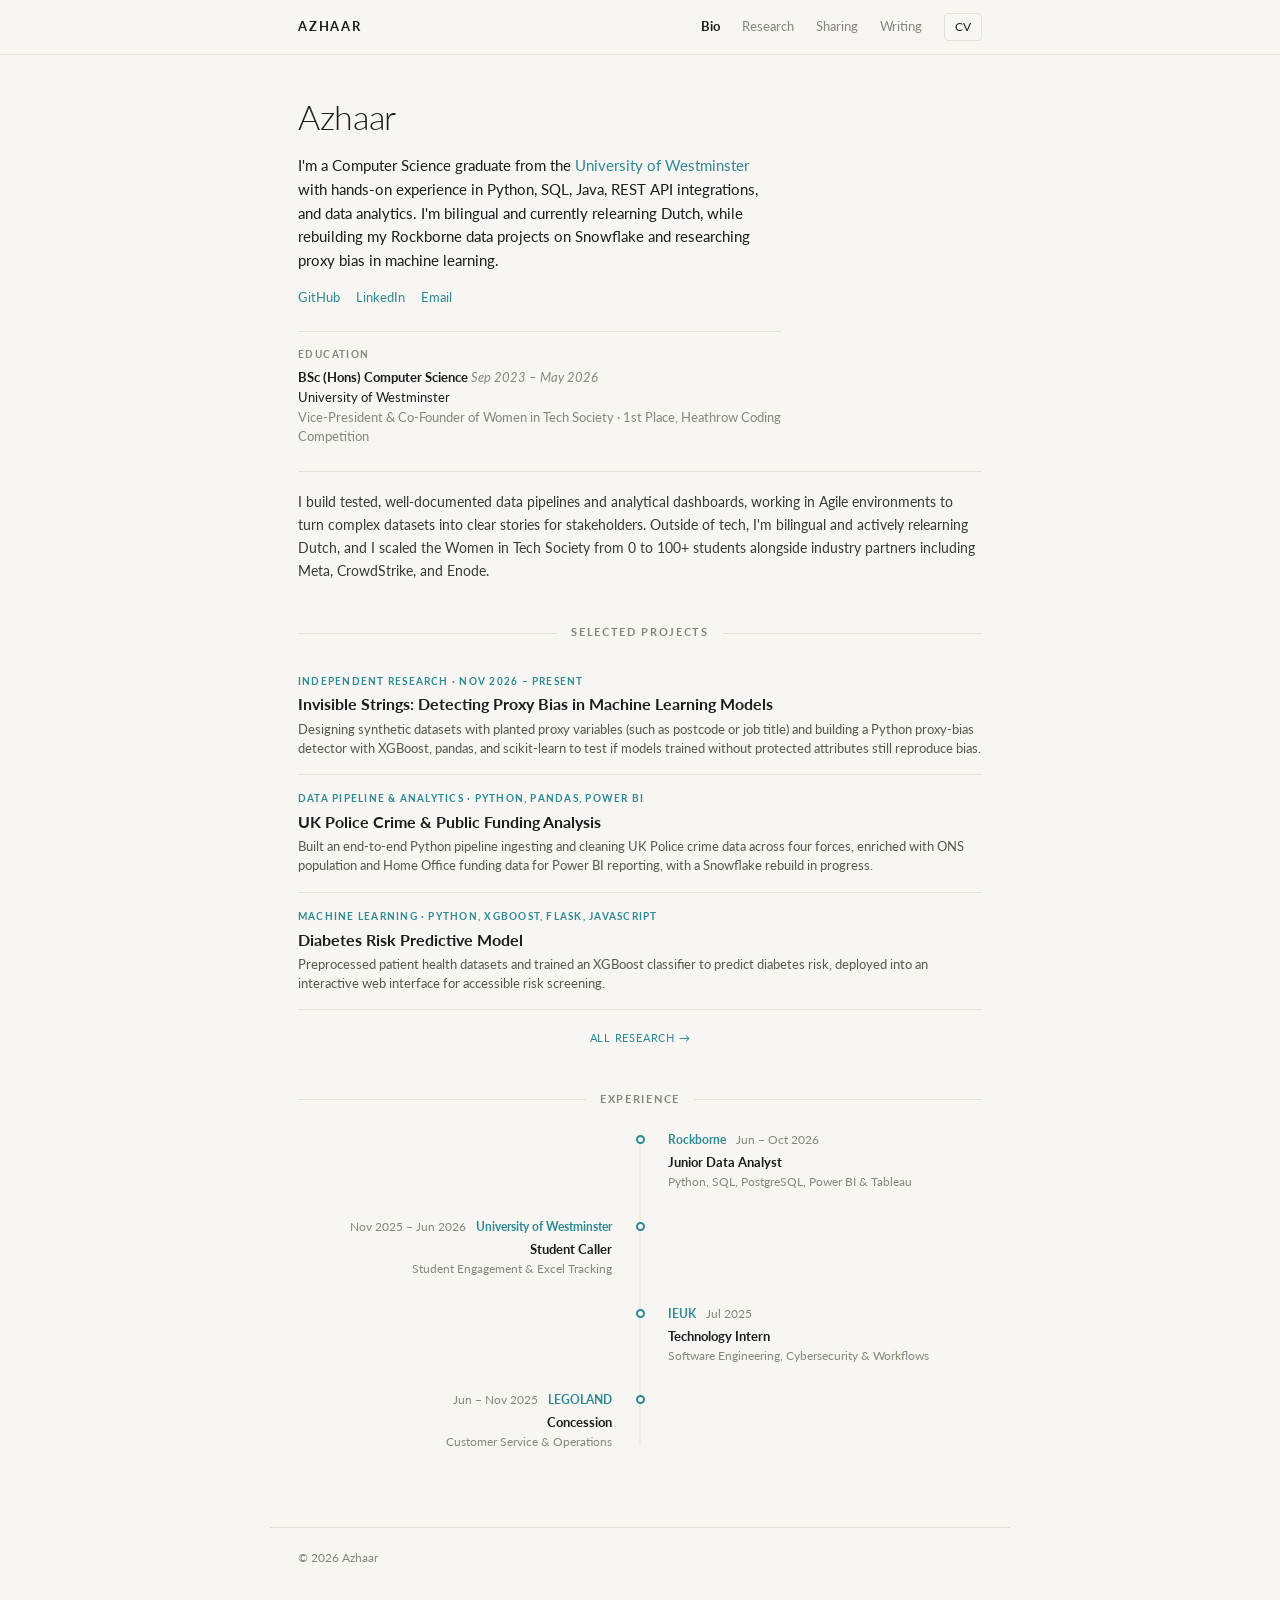
==== commit 89d8c608: "Removed sections from home.html" ====
--- a/home.html
+++ b/home.html
@@ -59,8 +59,6 @@
           </div>
         </div>
         <div class="portrait">
-          <img src="bio-photo.png" alt="Portrait of Azhaar">
-          <span>London, UK</span>
         </div>
       </section>
 
@@ -69,85 +67,6 @@
         <p>
           I build tested, well-documented data pipelines and analytical dashboards, working in Agile environments to turn complex datasets into clear stories for stakeholders. Outside of tech, I'm bilingual and actively relearning Dutch, and I scaled the Women in Tech Society from 0 to 100+ students alongside industry partners including Meta, CrowdStrike, and Enode.
         </p>
-      </section>
-
-      <!-- News -->
-      <div class="shead"><span class="slabel">News</span></div>
-      <section class="news">
-        <div class="ev">
-          <div class="date">November 2026</div>
-          <div class="text">Started <em>Invisible Strings</em>, an independent research project detecting proxy bias in ML models, while relearning Dutch.</div>
-        </div>
-        <div class="ev">
-          <div class="date">June – Oct 2026</div>
-          <div class="text">Completed Junior Data Analyst training and projects at <strong>Rockborne</strong>, now rebuilding pipelines on Snowflake.</div>
-        </div>
-        <div class="ev">
-          <div class="date">2025 – 2026</div>
-          <div class="text">Scaled the <strong>Women in Tech Society</strong> at Westminster from 0 to 100+ members with industry panels alongside Meta, CrowdStrike, and Enode.</div>
-        </div>
-      </section>
-
-      <!-- Technical Skills -->
-      <div class="shead"><span class="slabel">Technical Skills</span></div>
-      <section class="skills-grid">
-        <div class="skill-row">
-          <div class="skill-cat">Languages</div>
-          <div class="skill-val">Python, SQL, Java, JavaScript</div>
-        </div>
-        <div class="skill-row">
-          <div class="skill-cat">Tools &amp; Cloud</div>
-          <div class="skill-val">Git, Linux, Figma, REST APIs, Snowflake, Databricks, IoT Cloud Integration</div>
-        </div>
-        <div class="skill-row">
-          <div class="skill-cat">Data &amp; Analytics</div>
-          <div class="skill-val">Excel, Tableau, Power BI, XGBoost, Pandas</div>
-        </div>
-        <div class="skill-row">
-          <div class="skill-cat">Web Development</div>
-          <div class="skill-val">HTML, CSS, Node.js, Django, REST APIs</div>
-        </div>
-        <div class="skill-row">
-          <div class="skill-cat">Databases</div>
-          <div class="skill-val">PostgreSQL, MongoDB</div>
-        </div>
-        <div class="skill-row">
-          <div class="skill-cat">Spoken Languages</div>
-          <div class="skill-val">Bilingual · Relearning Dutch</div>
-        </div>
-      </section>
-
-      <!-- Certifications, Awards & Leadership -->
-      <div class="shead"><span class="slabel">Certifications &amp; Leadership</span></div>
-      <section class="cert-list">
-        <div class="cert-item">
-          <div class="cert-title">Databricks Fundamentals Accreditation</div>
-          <div class="cert-meta">Databricks Academy</div>
-        </div>
-        <div class="cert-item">
-          <div class="cert-title">Generative AI Fundamentals</div>
-          <div class="cert-meta">Databricks Academy</div>
-        </div>
-        <div class="cert-item">
-          <div class="cert-title">CompTIA Data+ Certification</div>
-          <div class="cert-meta">In Progress (Expected February 2027)</div>
-        </div>
-        <div class="cert-item">
-          <div class="cert-title">Rockborne Data &amp; AI Training Academy</div>
-          <div class="cert-meta">Completed training in SQL, Python, Excel, Tableau, Machine Learning, AI, and Public Speaking</div>
-        </div>
-        <div class="cert-item">
-          <div class="cert-title">1st Place Winner — Heathrow Coding Competition</div>
-          <div class="cert-meta">Delivered a winning technical solution under timed team conditions</div>
-        </div>
-        <div class="cert-item">
-          <div class="cert-title">Vice-President &amp; Co-Founder — Women in Tech Society</div>
-          <div class="cert-meta">Jan 2025 – Apr 2026 · Scaled society membership from 0 to 100+ students and partnered with Meta, CrowdStrike, and Enode to deliver industry panel events</div>
-        </div>
-        <div class="cert-item">
-          <div class="cert-title">Additional Training</div>
-          <div class="cert-meta">Harvard CS50: Introduction to Computer Science; Royal Holloway University Computer Science &amp; Engineering Summer School</div>
-        </div>
       </section>
 
       <!-- Selected Projects / Research -->
@@ -241,7 +160,6 @@
 
   <footer class="foot wrap">
     <span>&copy; 2026 Azhaar</span>
-    <span>you@example.com</span>
   </footer>
 
 </body>
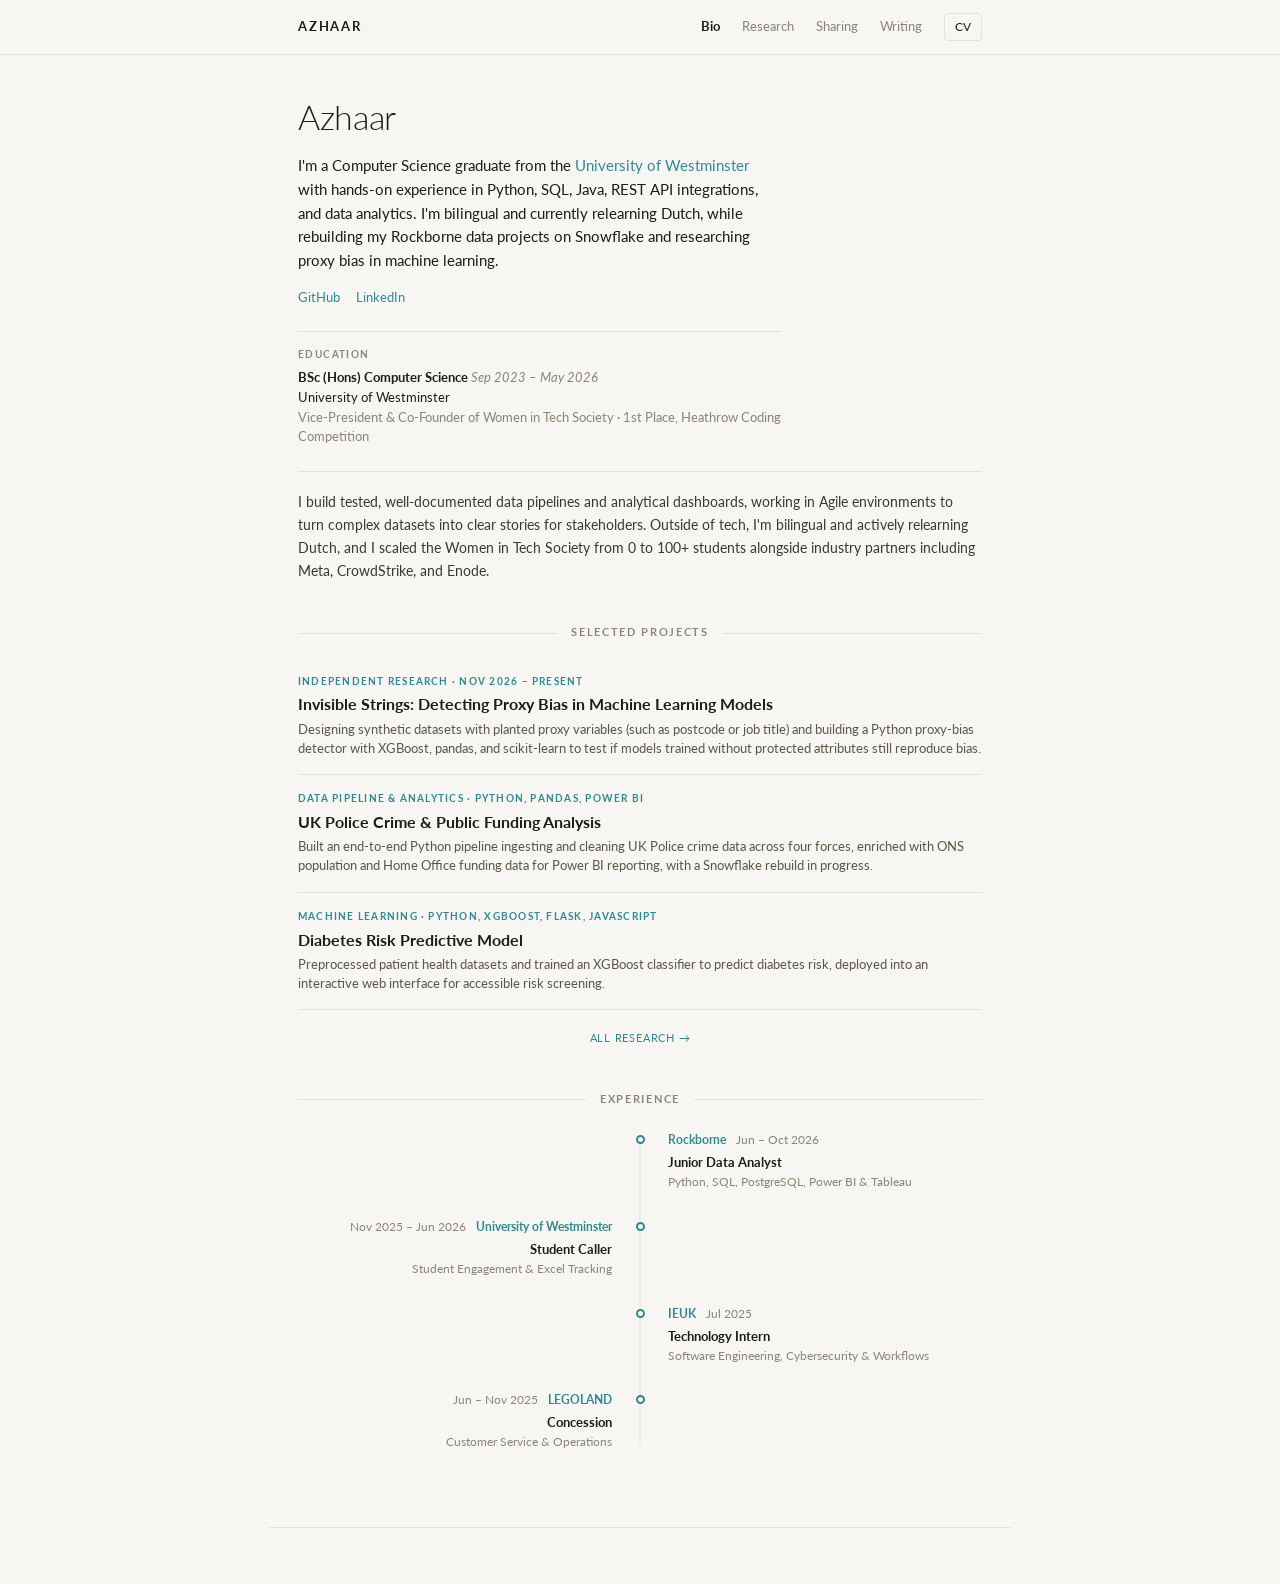
==== commit 06ba506e: "created sharing.html" ====
--- a/home.html
+++ b/home.html
@@ -37,7 +37,6 @@
 
   <main>
     <div class="wrap">
-      <!-- Hero -->
       <section class="hero">
         <div>
           <h1 class="h1">Azhaar</h1>
@@ -47,7 +46,6 @@
           <div class="contacts">
             <a href="https://github.com/YOUR-USERNAME">GitHub</a>
             <a href="https://www.linkedin.com/in/YOUR-HANDLE">LinkedIn</a>
-            <a href="mailto:you@example.com">Email</a>
           </div>
           <div class="edu">
             <div class="edulabel">Education</div>
@@ -62,14 +60,12 @@
         </div>
       </section>
 
-      <!-- About & Languages -->
       <section class="space">
         <p>
           I build tested, well-documented data pipelines and analytical dashboards, working in Agile environments to turn complex datasets into clear stories for stakeholders. Outside of tech, I'm bilingual and actively relearning Dutch, and I scaled the Women in Tech Society from 0 to 100+ students alongside industry partners including Meta, CrowdStrike, and Enode.
         </p>
       </section>
 
-      <!-- Selected Projects / Research -->
       <div class="shead"><span class="slabel">Selected Projects</span></div>
       <section>
         <div class="item">
@@ -96,7 +92,6 @@
       </section>
       <p class="more-link"><a href="research.html">All research &rarr;</a></p>
 
-      <!-- Experience Timeline -->
       <div class="shead"><span class="slabel">Experience</span></div>
       <div class="tl">
         <div class="tl-item right">
@@ -159,7 +154,6 @@
   </main>
 
   <footer class="foot wrap">
-    <span>&copy; 2026 Azhaar</span>
   </footer>
 
 </body>
--- a/style.css
+++ b/style.css
@@ -51,7 +51,6 @@
   padding-right: 28px;
 }
 
-/* Navigation */
 .nav {
   position: sticky;
   top: 0;
@@ -150,7 +149,6 @@
   font-weight: 700;
 }
 
-/* Main & Hero */
 main {
   padding: 44px 0 64px;
 }
@@ -239,7 +237,6 @@
   margin: 0;
 }
 
-/* Section Headers */
 .shead {
   display: flex;
   align-items: center;
@@ -263,7 +260,6 @@
   font-weight: 700;
 }
 
-/* News */
 .news {
   display: flex;
   flex-direction: column;
@@ -283,7 +279,6 @@
   font-size: 12.5px;
 }
 
-/* Technical Skills */
 .skills-grid {
   display: flex;
   flex-direction: column;
@@ -308,7 +303,6 @@
   color: #4b4740;
 }
 
-/* Certifications & Leadership */
 .cert-list {
   display: flex;
   flex-direction: column;
@@ -337,7 +331,6 @@
   margin-top: 2px;
 }
 
-/* Selected Research / Projects */
 .item {
   padding: 16px 0;
   border-bottom: 1px solid var(--line);
@@ -400,7 +393,6 @@
   text-transform: uppercase;
 }
 
-/* Experience Center-Axis Timeline */
 .tl {
   position: relative;
   margin: 22px 0 12px;
@@ -490,7 +482,6 @@
   font-size: 12px;
 }
 
-/* Footer */
 .foot {
   border-top: 1px solid var(--line);
   padding-top: 20px;
@@ -501,7 +492,6 @@
   color: var(--muted);
 }
 
-/* Mobile Responsive */
 @media (max-width: 720px) {
   .wrap {
     padding-left: 22px;
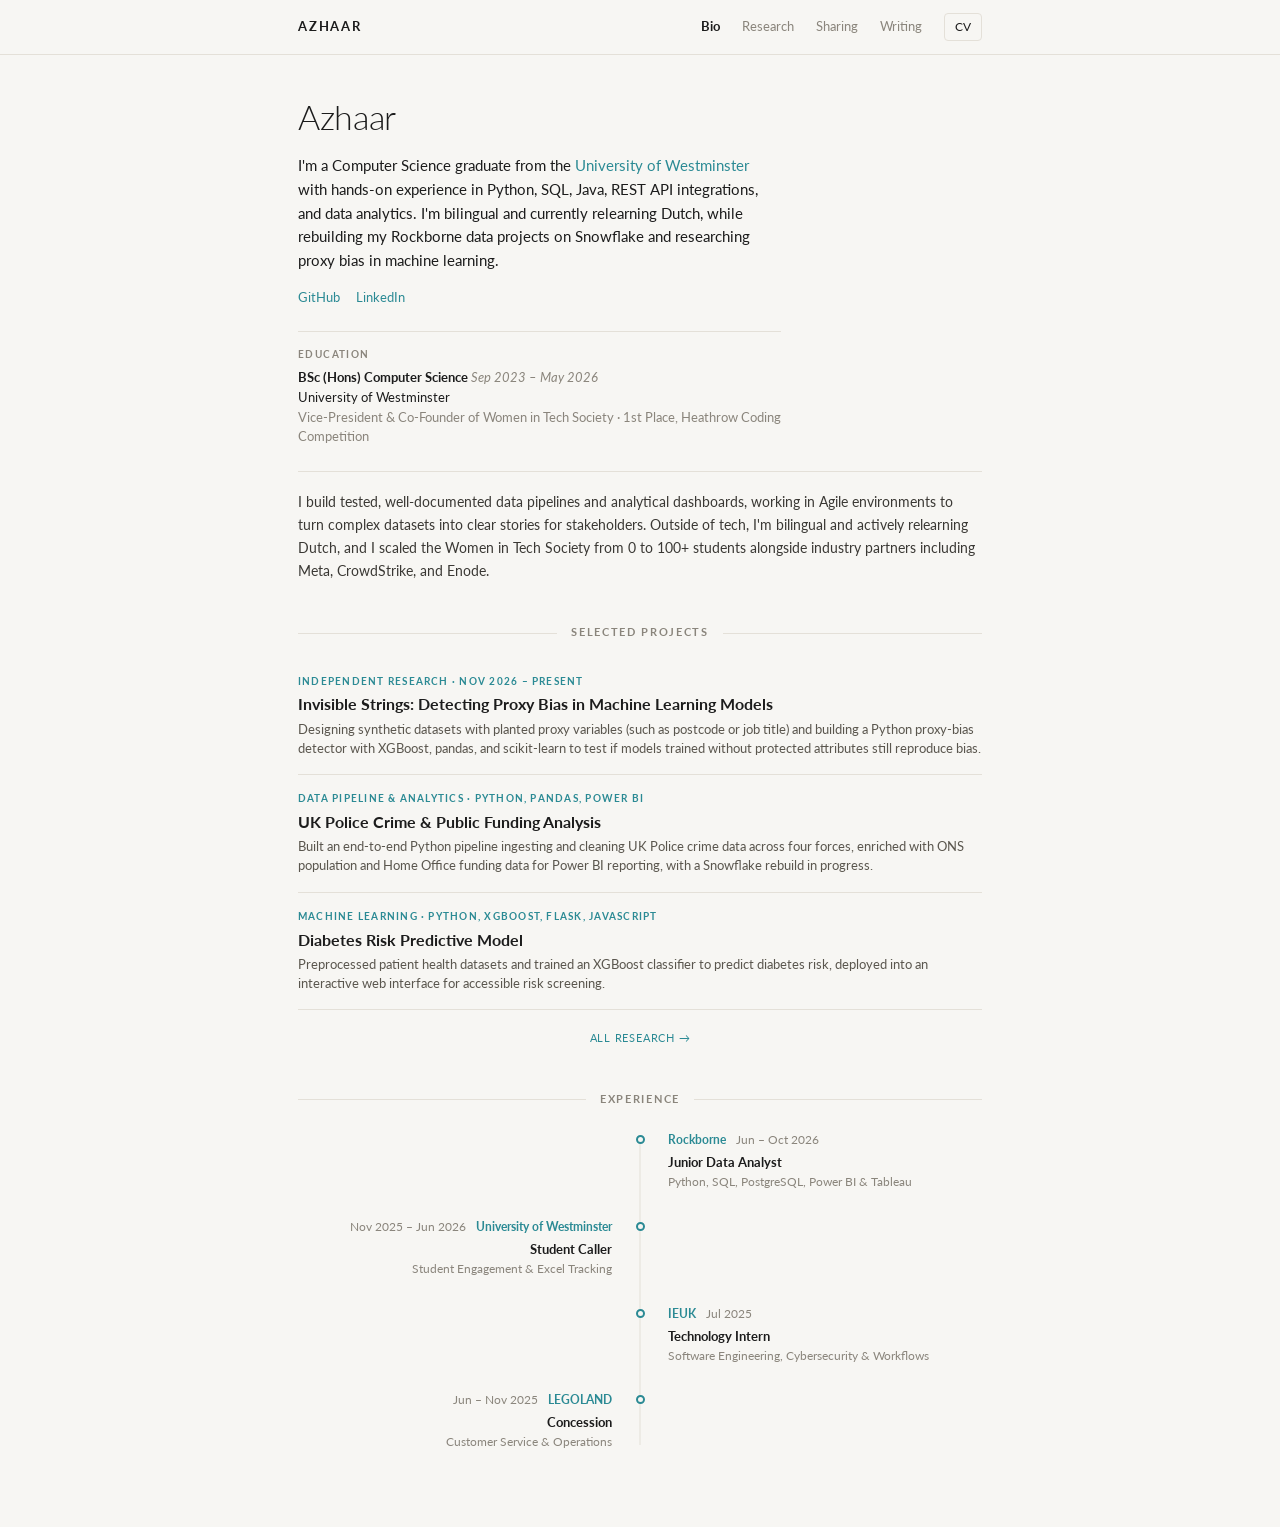
==== commit 05944a7c: "fixed formatting issues" ====
--- a/home.html
+++ b/home.html
@@ -44,8 +44,8 @@
             I'm a Computer Science graduate from the <a href="https://www.westminster.ac.uk/">University of Westminster</a> with hands-on experience in Python, SQL, Java, REST API integrations, and data analytics. I'm bilingual and currently relearning Dutch, while rebuilding my Rockborne data projects on Snowflake and researching proxy bias in machine learning.
           </p>
           <div class="contacts">
-            <a href="https://github.com/YOUR-USERNAME">GitHub</a>
-            <a href="https://www.linkedin.com/in/YOUR-HANDLE">LinkedIn</a>
+            <a href="https://github.com/Anoor1174">GitHub</a>
+            <a href="https://www.linkedin.com/in/azhaar-noor/">LinkedIn</a>
           </div>
           <div class="edu">
             <div class="edulabel">Education</div>
@@ -153,8 +153,7 @@
     </div>
   </main>
 
-  <footer class="foot wrap">
-  </footer>
+
 
 </body>
 </html>
--- a/style.css
+++ b/style.css
@@ -482,6 +482,184 @@
   font-size: 12px;
 }
 
+
+.wtag {
+  display: inline-block;
+  font-size: 9.5px;
+  letter-spacing: 0.1em;
+  text-transform: uppercase;
+  font-weight: 700;
+  padding: 2px 9px;
+  border-radius: 20px;
+  vertical-align: middle;
+}
+
+.wtag.blog {
+  background: rgba(43, 138, 148, 0.12);
+  color: var(--accent);
+}
+
+.wtag.essay {
+  background: rgba(176, 82, 46, 0.12);
+  color: #a8471f;
+}
+
+.writing-intro {
+  font-size: 14px;
+  line-height: 1.75;
+  color: #4a463e;
+  max-width: 64ch;
+  margin: 16px 0 4px;
+  text-align: justify;
+}
+
+.writing-list {
+  margin-top: 12px;
+}
+
+.post-row {
+  display: block;
+  padding: 18px 0;
+  border-bottom: 1px solid var(--line);
+  color: var(--ink);
+}
+
+.post-row:hover {
+  text-decoration: none;
+}
+
+.post-row:hover .pr-title {
+  color: var(--accent);
+}
+
+.pr-date {
+  font-size: 10.5px;
+  text-transform: uppercase;
+  letter-spacing: 0.08em;
+  color: var(--muted);
+}
+
+.pr-title {
+  font-size: 17px;
+  font-weight: 700;
+  margin: 4px 0;
+  transition: color 0.15s ease;
+}
+
+.pr-tag {
+  margin: 2px 0 6px;
+}
+
+.pr-ex {
+  font-size: 12.5px;
+  line-height: 1.6;
+  color: #5a564e;
+}
+
+.back-link {
+  display: inline-block;
+  font-size: 12.5px;
+  color: var(--muted);
+  margin-bottom: 16px;
+}
+
+.back-link:hover {
+  color: var(--ink);
+  text-decoration: none;
+}
+
+.post {
+  padding: 12px 0 24px;
+}
+
+.post h1 {
+  font-size: 30px;
+  line-height: 1.18;
+  margin: 0 0 10px;
+}
+
+.post-subtitle {
+  margin: 0 0 16px;
+  font-size: 15px;
+  line-height: 1.6;
+  color: #4b4740;
+}
+
+.meta {
+  display: flex;
+  align-items: center;
+  flex-wrap: wrap;
+  gap: 10px;
+  padding-bottom: 20px;
+  margin-bottom: 26px;
+  border-bottom: 1px solid var(--line);
+}
+
+.meta .date {
+  font-size: 11px;
+  text-transform: uppercase;
+  letter-spacing: 0.08em;
+  color: var(--muted);
+}
+
+.abstract-box {
+  background: var(--stripe);
+  border-left: 3px solid var(--accent);
+  border-radius: 0 6px 6px 0;
+  padding: 16px 20px;
+  margin-bottom: 28px;
+}
+
+.abstract-box h2 {
+  font-size: 11px;
+  font-weight: 700;
+  text-transform: uppercase;
+  letter-spacing: 0.12em;
+  color: var(--muted);
+  margin: 0 0 8px;
+}
+
+.abstract-box p {
+  margin: 0;
+  font-size: 14px;
+  line-height: 1.7;
+  color: #3a3834;
+}
+
+.essay-body {
+  font-size: 15px;
+  line-height: 1.8;
+  color: #2e2b26;
+}
+
+.essay-body h2 {
+  font-size: 20px;
+  line-height: 1.3;
+  margin: 30px 0 10px;
+  color: var(--ink);
+}
+
+.essay-body p {
+  margin: 0 0 16px;
+}
+
+.essay-body blockquote {
+  margin: 22px 0;
+  padding: 4px 0 4px 18px;
+  border-left: 2px solid var(--line);
+  color: #4b4740;
+  font-style: italic;
+}
+
+.essay-body img {
+  max-width: 100%;
+  height: auto;
+  border-radius: 6px;
+  border: 1px solid var(--line);
+  margin: 12px 0 20px;
+  display: block;
+}
+
 .foot {
   border-top: 1px solid var(--line);
   padding-top: 20px;
@@ -564,8 +742,12 @@
     order: -1;
   }
 
+  .post h1 {
+    font-size: 25px;
+  }
+
   .foot {
     flex-direction: column;
     gap: 4px;
   }
-}
+}
